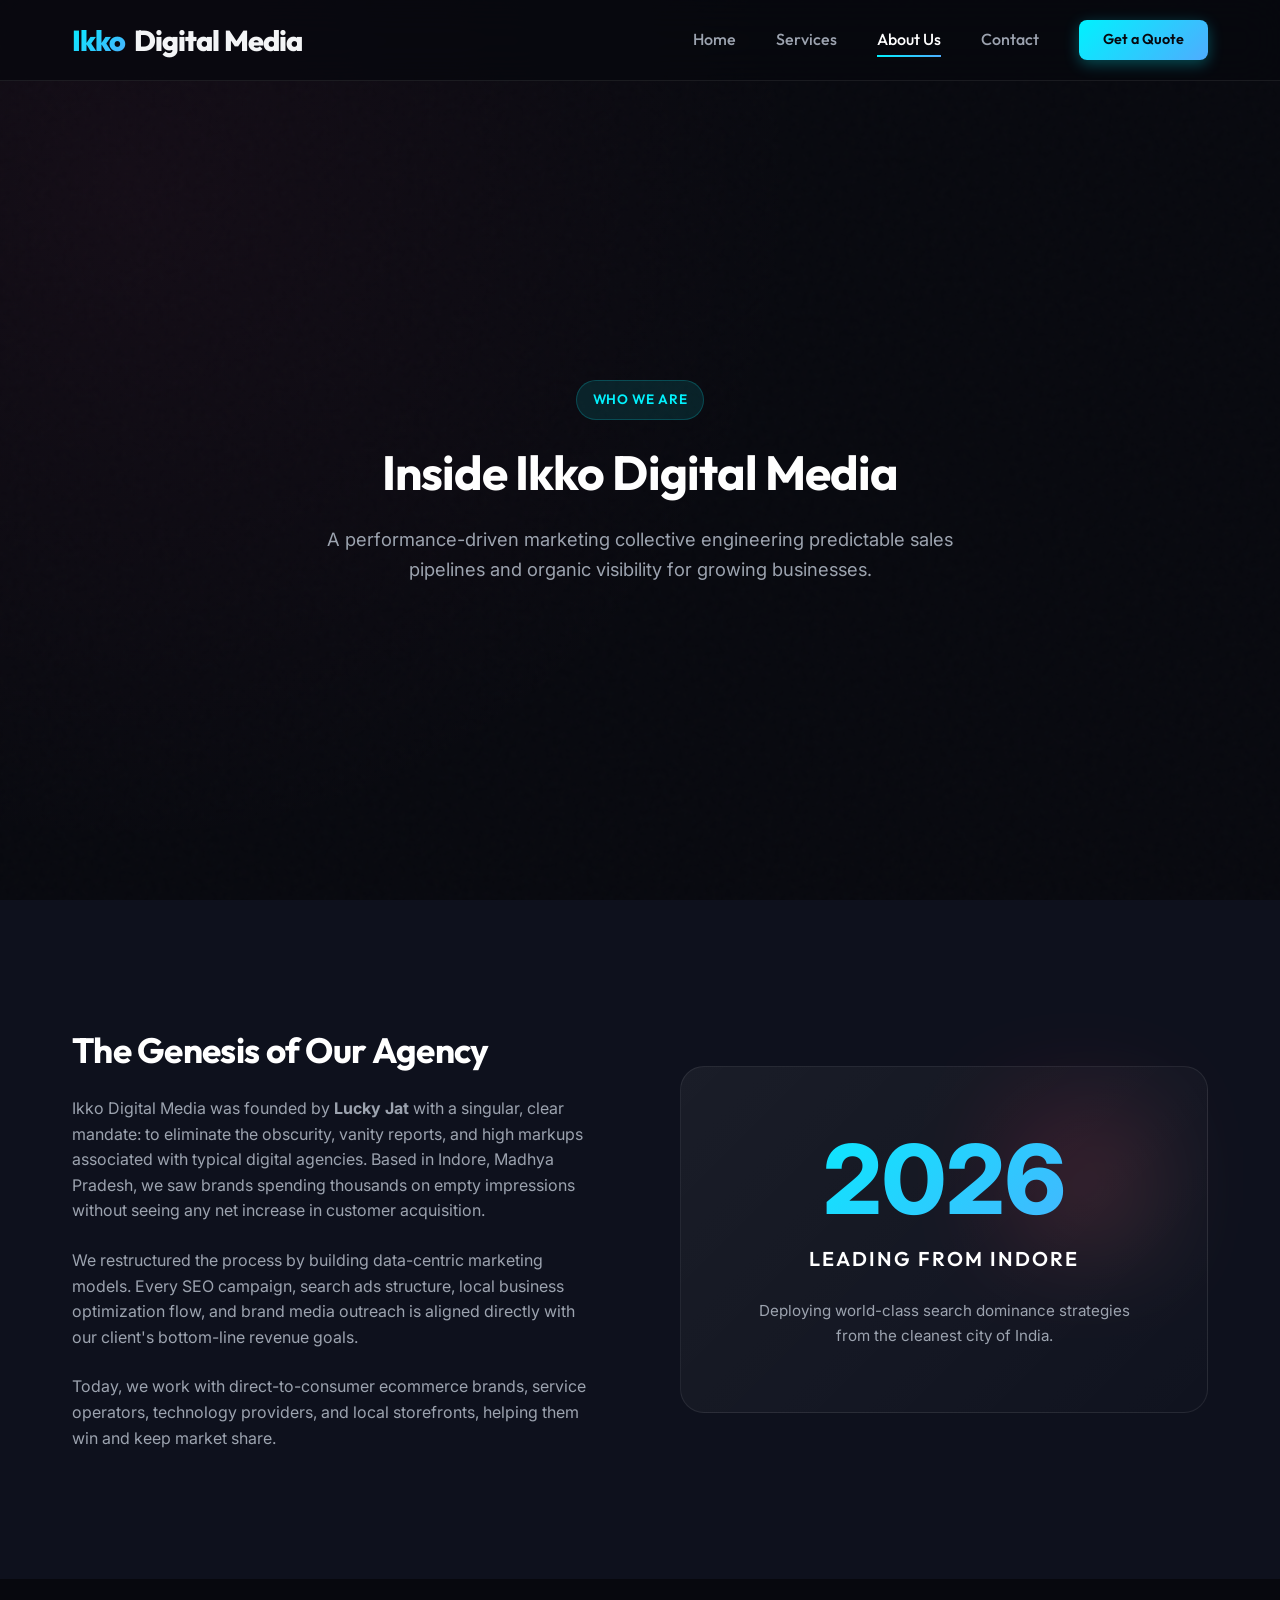
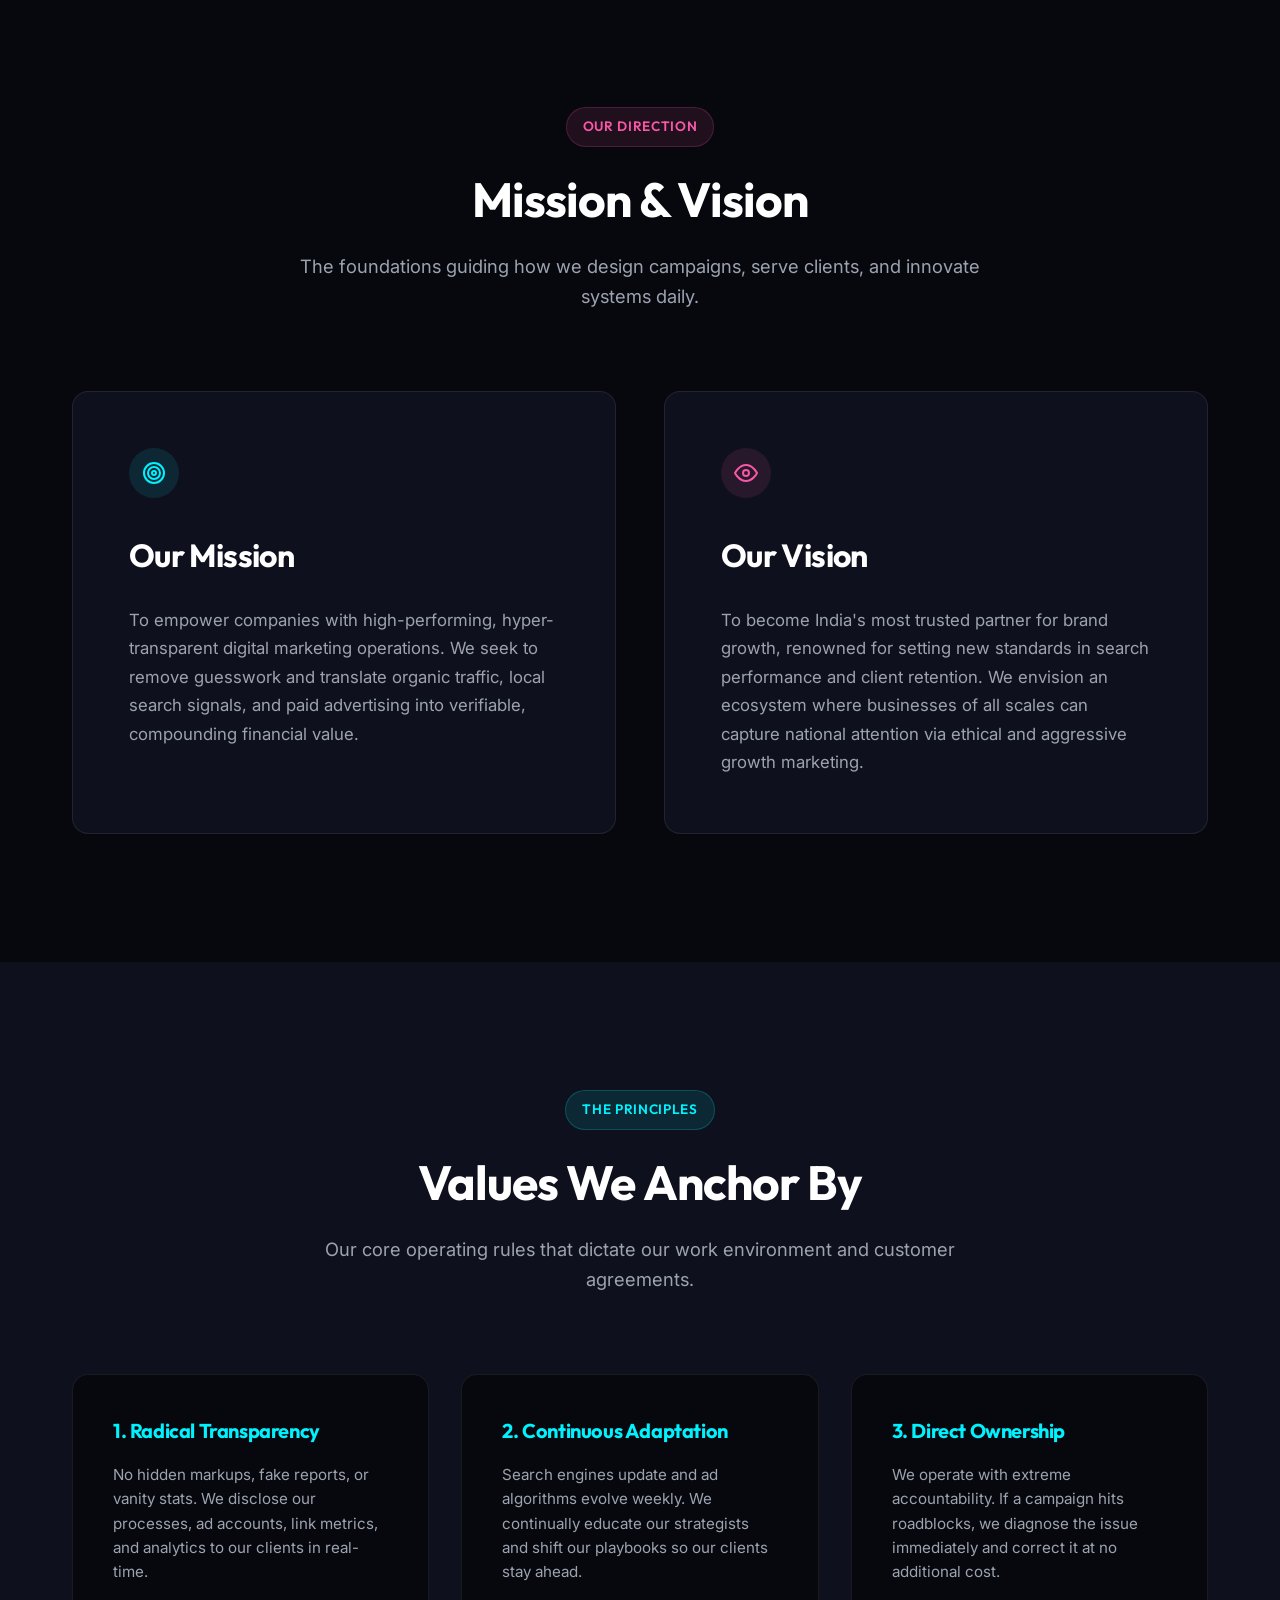
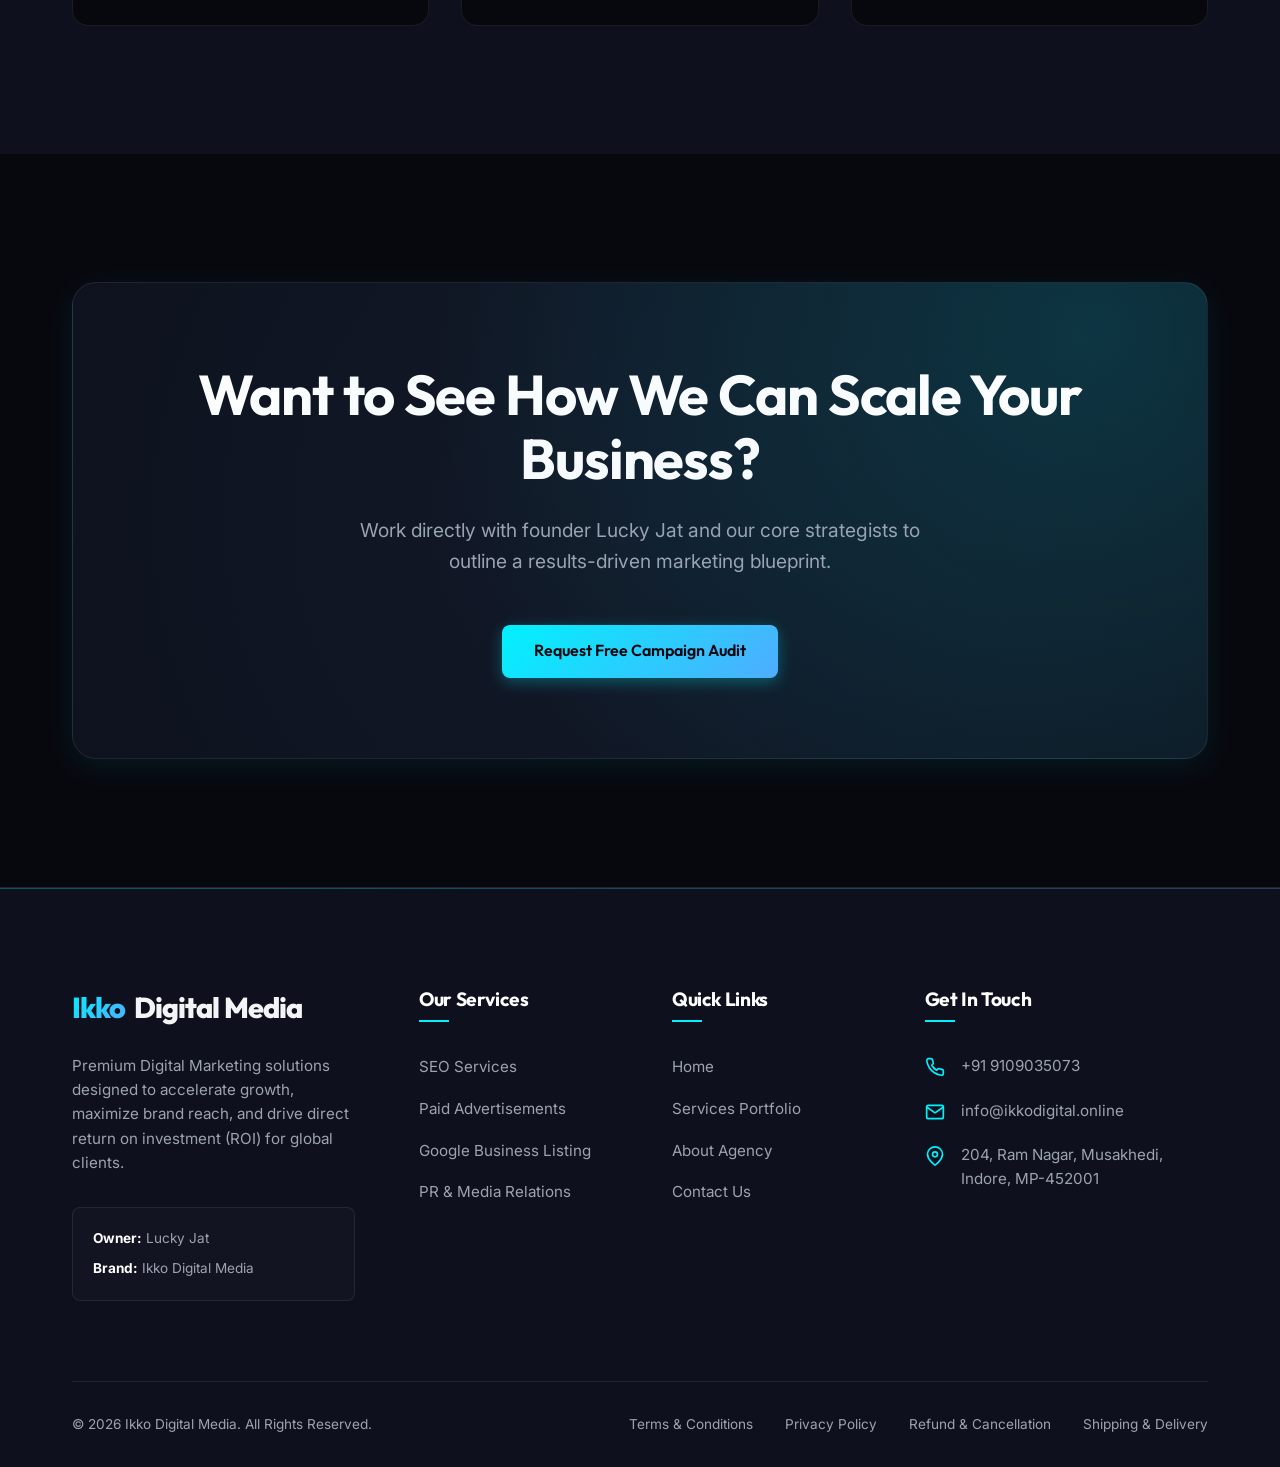
==== about.html @ 332c4430 "Initial commit: Digital Marketing Agency website for Ikko Digital Media" ====
<!DOCTYPE html>
<html lang="en">
<head>
  <meta charset="UTF-8">
  <meta name="viewport" content="width=device-width, initial-scale=1.0">
  <title>About Us | Ikko Digital Media</title>
  <meta name="description" content="Learn about Ikko Digital Media, our mission, vision, and the values driving our digital marketing campaigns. Founded by Lucky Jat in Indore, MP.">
  <link rel="stylesheet" href="css/styles.css">
</head>
<body>

  <!-- HEADER NAVIGATION -->
  <header class="header">
    <div class="container navbar">
      <a href="index.html" class="logo">
        <span>Ikko</span> Digital Media
      </a>
      <button class="nav-toggle" aria-label="Toggle Navigation">
        <span></span>
        <span></span>
        <span></span>
      </button>
      <ul class="nav-menu">
        <li><a href="index.html" class="nav-link">Home</a></li>
        <li><a href="services.html" class="nav-link">Services</a></li>
        <li><a href="about.html" class="nav-link active">About Us</a></li>
        <li><a href="contact.html" class="nav-link">Contact</a></li>
        <li><a href="contact.html" class="btn btn-primary" style="padding: 0.5rem 1.5rem; font-size: 0.9rem;">Get a Quote</a></li>
      </ul>
    </div>
  </header>

  <!-- ABOUT HERO SECTION -->
  <section class="hero about-hero">
    <div class="container">
      <div class="section-header reveal" style="margin-bottom: 0;">
        <span class="hero-tag">Who We Are</span>
        <h2>Inside Ikko Digital Media</h2>
        <p>A performance-driven marketing collective engineering predictable sales pipelines and organic visibility for growing businesses.</p>
      </div>
    </div>
  </section>

  <!-- COMPANY STORY -->
  <section class="section section-alt">
    <div class="container about-story-grid">
      <div class="reveal">
        <h3 style="font-size: 2.2rem; margin-bottom: 1.5rem; line-height: 1.25;">The Genesis of Our Agency</h3>
        <p style="color: var(--text-muted); margin-bottom: 1.5rem;">
          Ikko Digital Media was founded by <strong>Lucky Jat</strong> with a singular, clear mandate: to eliminate the obscurity, vanity reports, and high markups associated with typical digital agencies. Based in Indore, Madhya Pradesh, we saw brands spending thousands on empty impressions without seeing any net increase in customer acquisition.
        </p>
        <p style="color: var(--text-muted); margin-bottom: 1.5rem;">
          We restructured the process by building data-centric marketing models. Every SEO campaign, search ads structure, local business optimization flow, and brand media outreach is aligned directly with our client's bottom-line revenue goals.
        </p>
        <p style="color: var(--text-muted);">
          Today, we work with direct-to-consumer ecommerce brands, service operators, technology providers, and local storefronts, helping them win and keep market share.
        </p>
      </div>
      <div class="about-visual-box reveal" style="transition-delay: 0.2s;">
        <div class="large-num">2026</div>
        <div class="num-label">Leading from Indore</div>
        <p style="color: var(--text-muted); font-size: 0.95rem; margin-top: 1.5rem;">
          Deploying world-class search dominance strategies from the cleanest city of India.
        </p>
      </div>
    </div>
  </section>

  <!-- MISSION & VISION SECTION -->
  <section class="section">
    <div class="container">
      <div class="section-header reveal">
        <span class="hero-tag" style="background: rgba(248, 87, 166, 0.1); border-color: rgba(248, 87, 166, 0.2); color: var(--color-accent);">Our Direction</span>
        <h2>Mission & Vision</h2>
        <p>The foundations guiding how we design campaigns, serve clients, and innovate systems daily.</p>
      </div>
      <div class="mission-vision-grid reveal">
        <!-- Mission -->
        <div class="mv-card mv-card-accent-blue">
          <div class="mv-icon">
            <svg width="24" height="24" viewBox="0 0 24 24" fill="none" stroke="currentColor" stroke-width="2" stroke-linecap="round" stroke-linejoin="round"><circle cx="12" cy="12" r="10"></circle><circle cx="12" cy="12" r="6"></circle><circle cx="12" cy="12" r="2"></circle></svg>
          </div>
          <h3>Our Mission</h3>
          <p>
            To empower companies with high-performing, hyper-transparent digital marketing operations. We seek to remove guesswork and translate organic traffic, local search signals, and paid advertising into verifiable, compounding financial value.
          </p>
        </div>
        <!-- Vision -->
        <div class="mv-card mv-card-accent-pink">
          <div class="mv-icon">
            <svg width="24" height="24" viewBox="0 0 24 24" fill="none" stroke="currentColor" stroke-width="2" stroke-linecap="round" stroke-linejoin="round"><path d="M1 12s4-8 11-8 11 8 11 8-4 8-11 8-11-8-11-8z"></path><circle cx="12" cy="12" r="3"></circle></svg>
          </div>
          <h3>Our Vision</h3>
          <p>
            To become India's most trusted partner for brand growth, renowned for setting new standards in search performance and client retention. We envision an ecosystem where businesses of all scales can capture national attention via ethical and aggressive growth marketing.
          </p>
        </div>
      </div>
    </div>
  </section>

  <!-- CORE VALUES -->
  <section class="section section-alt">
    <div class="container">
      <div class="section-header reveal">
        <span class="hero-tag">The Principles</span>
        <h2>Values We Anchor By</h2>
        <p>Our core operating rules that dictate our work environment and customer agreements.</p>
      </div>
      <div style="display: grid; grid-template-columns: repeat(3, 1fr); gap: 2rem;" class="reveal">
        <div style="background: var(--bg-primary); border: 1px solid var(--border-light); padding: 2.5rem; border-radius: var(--radius-md);">
          <h4 style="font-size: 1.25rem; margin-bottom: 1rem; color: var(--color-primary);">1. Radical Transparency</h4>
          <p style="color: var(--text-muted); font-size: 0.95rem;">
            No hidden markups, fake reports, or vanity stats. We disclose our processes, ad accounts, link metrics, and analytics to our clients in real-time.
          </p>
        </div>
        <div style="background: var(--bg-primary); border: 1px solid var(--border-light); padding: 2.5rem; border-radius: var(--radius-md);">
          <h4 style="font-size: 1.25rem; margin-bottom: 1rem; color: var(--color-primary);">2. Continuous Adaptation</h4>
          <p style="color: var(--text-muted); font-size: 0.95rem;">
            Search engines update and ad algorithms evolve weekly. We continually educate our strategists and shift our playbooks so our clients stay ahead.
          </p>
        </div>
        <div style="background: var(--bg-primary); border: 1px solid var(--border-light); padding: 2.5rem; border-radius: var(--radius-md);">
          <h4 style="font-size: 1.25rem; margin-bottom: 1rem; color: var(--color-primary);">3. Direct Ownership</h4>
          <p style="color: var(--text-muted); font-size: 0.95rem;">
            We operate with extreme accountability. If a campaign hits roadblocks, we diagnose the issue immediately and correct it at no additional cost.
          </p>
        </div>
      </div>
    </div>
  </section>

  <!-- CALL TO ACTION -->
  <section class="section">
    <div class="container reveal">
      <div class="cta-banner">
        <h2>Want to See How We Can Scale Your Business?</h2>
        <p>Work directly with founder Lucky Jat and our core strategists to outline a results-driven marketing blueprint.</p>
        <a href="contact.html" class="btn btn-primary">Request Free Campaign Audit</a>
      </div>
    </div>
  </section>

  <!-- FOOTER -->
  <footer class="footer">
    <div class="container">
      <div class="footer-grid">
        <div class="footer-brand">
          <a href="index.html" class="logo" style="margin-bottom: 1.5rem; display: inline-flex;">
            <span>Ikko</span> Digital Media
          </a>
          <p>Premium Digital Marketing solutions designed to accelerate growth, maximize brand reach, and drive direct return on investment (ROI) for global clients.</p>
          <div class="footer-owner-info">
            <p><strong>Owner:</strong> Lucky Jat</p>
            <p><strong>Brand:</strong> Ikko Digital Media</p>
          </div>
        </div>
        <div class="footer-col">
          <h4>Our Services</h4>
          <ul class="footer-links">
            <li><a href="services.html#seo-services">SEO Services</a></li>
            <li><a href="services.html#paid-ads">Paid Advertisements</a></li>
            <li><a href="services.html#google-listing">Google Business Listing</a></li>
            <li><a href="services.html#pr-services">PR & Media Relations</a></li>
          </ul>
        </div>
        <div class="footer-col">
          <h4>Quick Links</h4>
          <ul class="footer-links">
            <li><a href="index.html">Home</a></li>
            <li><a href="services.html">Services Portfolio</a></li>
            <li><a href="about.html">About Agency</a></li>
            <li><a href="contact.html">Contact Us</a></li>
          </ul>
        </div>
        <div class="footer-col">
          <h4>Get In Touch</h4>
          <ul class="footer-contact-details">
            <li>
              <svg width="20" height="20" viewBox="0 0 24 24" fill="none" stroke="currentColor" stroke-width="2" stroke-linecap="round" stroke-linejoin="round"><path d="M22 16.92v3a2 2 0 0 1-2.18 2 19.79 19.79 0 0 1-8.63-3.07 19.5 19.5 0 0 1-6-6 19.79 19.79 0 0 1-3.07-8.67A2 2 0 0 1 4.11 2h3a2 2 0 0 1 2 1.72 12.84 12.84 0 0 0 .7 2.81 2 2 0 0 1-.45 2.11L8.09 9.91a16 16 0 0 0 6 6l1.27-1.27a2 2 0 0 1 2.11-.45 12.84 12.84 0 0 0 2.81.7A2 2 0 0 1 22 16.92z"></path></svg>
              <span>+91 9109035073</span>
            </li>
            <li>
              <svg width="20" height="20" viewBox="0 0 24 24" fill="none" stroke="currentColor" stroke-width="2" stroke-linecap="round" stroke-linejoin="round"><path d="M4 4h16c1.1 0 2 .9 2 2v12c0 1.1-.9 2-2 2H4c-1.1 0-2-.9-2-2V6c0-1.1.9-2 2-2z"></path><polyline points="22,6 12,13 2,6"></polyline></svg>
              <span>info@ikkodigital.online</span>
            </li>
            <li>
              <svg width="20" height="20" viewBox="0 0 24 24" fill="none" stroke="currentColor" stroke-width="2" stroke-linecap="round" stroke-linejoin="round"><path d="M21 10c0 7-9 13-9 13s-9-6-9-13a9 9 0 0 1 18 0z"></path><circle cx="12" cy="10" r="3"></circle></svg>
              <span>204, Ram Nagar, Musakhedi, Indore, MP-452001</span>
            </li>
          </ul>
        </div>
      </div>
      <div class="footer-bottom">
        <p>&copy; 2026 Ikko Digital Media. All Rights Reserved.</p>
        <div class="footer-policy-links">
          <a href="terms-and-conditions.html">Terms & Conditions</a>
          <a href="privacy-policy.html">Privacy Policy</a>
          <a href="refund-policy.html">Refund & Cancellation</a>
          <a href="shipping-policy.html">Shipping & Delivery</a>
        </div>
      </div>
    </div>
  </footer>

  <script src="js/main.js"></script>
</body>
</html>
---- css/styles.css ----
/* Import Modern Fonts */
@import url('https://fonts.googleapis.com/css2?family=Inter:wght@300;400;500;600&family=Outfit:wght@400;500;600;700;800&display=swap');

/* CSS VARIABLES FOR THE DESIGN SYSTEM */
:root {
  --font-primary: 'Inter', sans-serif;
  --font-heading: 'Outfit', sans-serif;

  /* Color Palette */
  --bg-primary: #07080e;
  --bg-secondary: #0e111d;
  --bg-card: rgba(255, 255, 255, 0.03);
  --bg-card-hover: rgba(255, 255, 255, 0.06);
  
  --text-main: #f3f4f6;
  --text-muted: #9ca3af;
  --text-dark: #1f2937;
  
  --color-primary: #00f2fe; /* Vibrant Cyan */
  --color-secondary: #4facfe; /* Deep Blue */
  --color-accent: #f857a6; /* Highlight Pink */
  
  --gradient-accent-1: linear-gradient(135deg, #00f2fe 0%, #4facfe 100%);
  --gradient-accent-2: linear-gradient(135deg, #ff0844 0%, #ffb199 100%);
  --gradient-dark: linear-gradient(180deg, #0f111a 0%, #07080e 100%);
  --gradient-card: linear-gradient(135deg, rgba(255, 255, 255, 0.05) 0%, rgba(255, 255, 255, 0.01) 100%);

  /* Borders & Shadows */
  --border-light: rgba(255, 255, 255, 0.08);
  --border-glow: rgba(0, 242, 254, 0.2);
  --shadow-glow: 0 8px 32px 0 rgba(0, 242, 254, 0.08);
  --radius-sm: 8px;
  --radius-md: 16px;
  --radius-lg: 24px;
  
  --transition-smooth: all 0.3s cubic-bezier(0.4, 0, 0.2, 1);
  --transition-fast: all 0.15s ease-in-out;
}

/* Global Reset */
*, *::before, *::after {
  box-sizing: border-box;
  margin: 0;
  padding: 0;
}

html {
  scroll-behavior: smooth;
}

body {
  font-family: var(--font-primary);
  background-color: var(--bg-primary);
  color: var(--text-main);
  line-height: 1.6;
  overflow-x: hidden;
}

h1, h2, h3, h4, h5, h6 {
  font-family: var(--font-heading);
  font-weight: 700;
  letter-spacing: -0.02em;
  color: #fff;
}

a {
  text-decoration: none;
  color: inherit;
  transition: var(--transition-fast);
}

ul {
  list-style: none;
}

img {
  max-width: 100%;
  height: auto;
  display: block;
}

/* Custom Scrollbar */
::-webkit-scrollbar {
  width: 10px;
}
::-webkit-scrollbar-track {
  background: var(--bg-primary);
}
::-webkit-scrollbar-thumb {
  background: #1f293d;
  border-radius: 5px;
}
::-webkit-scrollbar-thumb:hover {
  background: var(--color-secondary);
}

/* Helper Layout Classes */
.container {
  max-width: 1200px;
  margin: 0 auto;
  padding: 0 2rem;
  width: 100%;
}

.section {
  padding: 8rem 0;
  position: relative;
}

.section-alt {
  background: var(--bg-secondary);
}

.text-gradient {
  background: var(--gradient-accent-1);
  -webkit-background-clip: text;
  -webkit-text-fill-color: transparent;
  display: inline-block;
}

.text-gradient-alt {
  background: var(--gradient-accent-2);
  -webkit-background-clip: text;
  -webkit-text-fill-color: transparent;
  display: inline-block;
}

.section-header {
  text-align: center;
  max-width: 700px;
  margin: 0 auto 5rem auto;
}

.section-header h2 {
  font-size: 3rem;
  margin-bottom: 1.5rem;
  line-height: 1.2;
}

.section-header p {
  color: var(--text-muted);
  font-size: 1.15rem;
}

/* BUTTONS */
.btn {
  display: inline-flex;
  align-items: center;
  justify-content: center;
  padding: 0.85rem 2rem;
  font-family: var(--font-heading);
  font-weight: 600;
  font-size: 1rem;
  border-radius: var(--radius-sm);
  transition: var(--transition-smooth);
  cursor: pointer;
  border: none;
  position: relative;
  overflow: hidden;
}

.btn-primary {
  background: var(--gradient-accent-1);
  color: #07080e;
  box-shadow: 0 4px 15px rgba(0, 242, 254, 0.3);
}

.btn-primary:hover {
  transform: translateY(-3px);
  box-shadow: 0 8px 25px rgba(0, 242, 254, 0.5);
  filter: brightness(1.1);
}

.btn-secondary {
  background: transparent;
  color: #fff;
  border: 1px solid var(--border-light);
  backdrop-filter: blur(10px);
}

.btn-secondary:hover {
  background: rgba(255, 255, 255, 0.05);
  border-color: var(--color-primary);
  transform: translateY(-3px);
  box-shadow: 0 4px 15px rgba(0, 242, 254, 0.15);
}

/* NAVIGATION HEADER */
.header {
  position: fixed;
  top: 0;
  left: 0;
  width: 100%;
  z-index: 1000;
  background: rgba(7, 8, 14, 0.7);
  backdrop-filter: blur(20px);
  border-bottom: 1px solid var(--border-light);
  transition: var(--transition-smooth);
}

.header-active {
  padding: 0.75rem 0;
  background: rgba(7, 8, 14, 0.95);
  box-shadow: var(--shadow-glow);
}

.navbar {
  display: flex;
  justify-content: space-between;
  align-items: center;
  height: 80px;
}

.logo {
  font-family: var(--font-heading);
  font-weight: 800;
  font-size: 1.8rem;
  letter-spacing: -0.03em;
  display: flex;
  align-items: center;
  gap: 0.5rem;
}

.logo span {
  background: var(--gradient-accent-1);
  -webkit-background-clip: text;
  -webkit-text-fill-color: transparent;
}

.nav-menu {
  display: flex;
  gap: 2.5rem;
  align-items: center;
}

.nav-link {
  font-family: var(--font-heading);
  font-weight: 500;
  font-size: 1rem;
  color: var(--text-muted);
  position: relative;
  padding: 0.5rem 0;
}

.nav-link:hover, .nav-link.active {
  color: #fff;
}

.nav-link::after {
  content: '';
  position: absolute;
  bottom: 0;
  left: 0;
  width: 0;
  height: 2px;
  background: var(--gradient-accent-1);
  transition: var(--transition-smooth);
}

.nav-link:hover::after, .nav-link.active::after {
  width: 100%;
}

.nav-toggle {
  display: none;
  cursor: pointer;
  background: none;
  border: none;
}

.nav-toggle span {
  display: block;
  width: 25px;
  height: 2px;
  background: #fff;
  margin: 6px 0;
  transition: var(--transition-smooth);
}

/* HERO SECTION (index.html) */
.hero {
  min-height: 100vh;
  display: flex;
  align-items: center;
  padding-top: 120px;
  background: radial-gradient(circle at 80% 20%, rgba(0, 242, 254, 0.08) 0%, transparent 50%),
              radial-gradient(circle at 10% 80%, rgba(79, 172, 254, 0.08) 0%, transparent 50%);
  position: relative;
  overflow: hidden;
}

.hero::after {
  content: '';
  position: absolute;
  width: 100%;
  height: 100%;
  top: 0;
  left: 0;
  background: url('data:image/svg+xml,%3Csvg viewBox="0 0 200 200" xmlns="http://www.w3.org/2000/svg"%3E%3Cfilter id="noiseFilter"%3E%3CfeTurbulence type="fractalNoise" baseFrequency="0.65" numOctaves="3" stitchTiles="stitch"/%3E%3C/filter%3E%3Crect width="100%25" height="100%25" filter="url(%23noiseFilter)" opacity="0.015"/%3E%3C/svg%3E');
  pointer-events: none;
}

.hero-grid {
  display: grid;
  grid-template-columns: 1.2fr 0.8fr;
  gap: 4rem;
  align-items: center;
}

.hero-content h1 {
  font-size: 4.5rem;
  line-height: 1.1;
  margin-bottom: 2rem;
}

.hero-content p {
  font-size: 1.25rem;
  color: var(--text-muted);
  margin-bottom: 3rem;
  max-width: 600px;
}

.hero-cta {
  display: flex;
  gap: 1.5rem;
}

/* HERO VISUALS */
.hero-visual {
  position: relative;
  display: flex;
  justify-content: center;
  align-items: center;
}

.hero-sphere-wrapper {
  position: relative;
  width: 320px;
  height: 320px;
}

.hero-sphere {
  position: absolute;
  width: 100%;
  height: 100%;
  border-radius: 50%;
  background: var(--gradient-accent-1);
  filter: blur(80px);
  opacity: 0.25;
  animation: pulse 8s infinite alternate;
}

.hero-glass-card {
  position: relative;
  background: var(--bg-card);
  backdrop-filter: blur(15px);
  border: 1px solid var(--border-light);
  border-radius: var(--radius-lg);
  padding: 2.5rem;
  box-shadow: var(--shadow-glow);
  width: 100%;
  z-index: 2;
  transition: var(--transition-smooth);
}

.hero-glass-card:hover {
  border-color: var(--color-primary);
  box-shadow: 0 12px 40px rgba(0, 242, 254, 0.15);
  transform: translateY(-5px);
}

.hero-glass-card h3 {
  font-size: 1.8rem;
  margin-bottom: 1rem;
}

.hero-tag {
  display: inline-block;
  padding: 0.5rem 1rem;
  background: rgba(0, 242, 254, 0.1);
  border: 1px solid rgba(0, 242, 254, 0.2);
  border-radius: 30px;
  color: var(--color-primary);
  font-family: var(--font-heading);
  font-weight: 600;
  font-size: 0.85rem;
  margin-bottom: 1.5rem;
  text-transform: uppercase;
  letter-spacing: 0.05em;
}

/* STATS SECTION */
.stats {
  padding: 4rem 0;
  background: var(--bg-secondary);
  border-top: 1px solid var(--border-light);
  border-bottom: 1px solid var(--border-light);
}

.stats-grid {
  display: grid;
  grid-template-columns: repeat(4, 1fr);
  gap: 2rem;
  text-align: center;
}

.stat-item h3 {
  font-size: 3.5rem;
  background: var(--gradient-accent-1);
  -webkit-background-clip: text;
  -webkit-text-fill-color: transparent;
  margin-bottom: 0.5rem;
}

.stat-item p {
  color: var(--text-muted);
  font-family: var(--font-heading);
  font-weight: 500;
  font-size: 0.95rem;
  text-transform: uppercase;
  letter-spacing: 0.05em;
}

/* SERVICES SECTION & CARDS */
.services-grid {
  display: grid;
  grid-template-columns: repeat(2, 1fr);
  gap: 2.5rem;
}

.service-card {
  background: var(--gradient-card);
  border: 1px solid var(--border-light);
  border-radius: var(--radius-md);
  padding: 3rem;
  transition: var(--transition-smooth);
  position: relative;
  overflow: hidden;
}

.service-card::before {
  content: '';
  position: absolute;
  top: 0;
  left: 0;
  width: 100%;
  height: 4px;
  background: var(--gradient-accent-1);
  opacity: 0;
  transition: var(--transition-smooth);
}

.service-card:hover {
  transform: translateY(-5px);
  border-color: rgba(0, 242, 254, 0.3);
  box-shadow: var(--shadow-glow);
}

.service-card:hover::before {
  opacity: 1;
}

.service-icon {
  width: 60px;
  height: 60px;
  border-radius: var(--radius-sm);
  background: rgba(0, 242, 254, 0.08);
  border: 1px solid rgba(0, 242, 254, 0.2);
  display: flex;
  align-items: center;
  justify-content: center;
  margin-bottom: 2rem;
  color: var(--color-primary);
  font-size: 1.5rem;
  font-weight: bold;
}

.service-card h3 {
  font-size: 1.8rem;
  margin-bottom: 1rem;
}

.service-card p {
  color: var(--text-muted);
  margin-bottom: 1.5rem;
}

.service-link {
  display: inline-flex;
  align-items: center;
  gap: 0.5rem;
  font-family: var(--font-heading);
  font-weight: 600;
  color: var(--color-primary);
  font-size: 0.95rem;
}

.service-link span {
  transition: var(--transition-fast);
}

.service-card:hover .service-link span {
  transform: translateX(5px);
}

/* WHY CHOOSE US SECTION */
.why-us-grid {
  display: grid;
  grid-template-columns: 1fr 1fr;
  gap: 4rem;
  align-items: center;
}

.why-us-features {
  display: grid;
  grid-template-columns: 1fr;
  gap: 2rem;
}

.feature-box {
  display: flex;
  gap: 1.5rem;
  padding: 1.5rem;
  background: rgba(255, 255, 255, 0.01);
  border-left: 3px solid var(--color-secondary);
  border-radius: 0 var(--radius-sm) var(--radius-sm) 0;
  transition: var(--transition-smooth);
}

.feature-box:hover {
  background: rgba(255, 255, 255, 0.03);
  border-left-color: var(--color-primary);
  transform: translateX(5px);
}

.feature-num {
  font-family: var(--font-heading);
  font-size: 1.5rem;
  font-weight: 700;
  color: var(--color-primary);
}

.feature-content h4 {
  font-size: 1.25rem;
  margin-bottom: 0.5rem;
}

.feature-content p {
  color: var(--text-muted);
  font-size: 0.95rem;
}

/* TESTIMONIALS */
.testimonials-grid {
  display: grid;
  grid-template-columns: repeat(3, 1fr);
  gap: 2rem;
}

.testimonial-card {
  background: var(--bg-secondary);
  border: 1px solid var(--border-light);
  border-radius: var(--radius-md);
  padding: 2.5rem;
  position: relative;
}

.testimonial-quote {
  font-size: 2.5rem;
  color: rgba(0, 242, 254, 0.15);
  font-family: var(--font-heading);
  position: absolute;
  top: 1.5rem;
  right: 2rem;
  line-height: 1;
}

.testimonial-text {
  color: var(--text-main);
  font-style: italic;
  margin-bottom: 2rem;
  position: relative;
  z-index: 2;
}

.testimonial-author {
  display: flex;
  align-items: center;
  gap: 1rem;
}

.author-avatar {
  width: 48px;
  height: 48px;
  border-radius: 50%;
  background: var(--gradient-accent-1);
  display: flex;
  align-items: center;
  justify-content: center;
  font-weight: bold;
  color: #07080e;
  font-family: var(--font-heading);
}

.author-info h5 {
  font-size: 1.05rem;
  margin-bottom: 0.15rem;
}

.author-info p {
  color: var(--text-muted);
  font-size: 0.85rem;
}

/* CTA BLOCK */
.cta-banner {
  background: radial-gradient(circle at 90% 10%, rgba(0, 242, 254, 0.15) 0%, transparent 60%), var(--bg-secondary);
  border: 1px solid var(--border-light);
  border-radius: var(--radius-lg);
  padding: 5rem;
  text-align: center;
  box-shadow: var(--shadow-glow);
  position: relative;
  overflow: hidden;
}

.cta-banner::before {
  content: '';
  position: absolute;
  top: -50%;
  left: -50%;
  width: 200%;
  height: 200%;
  background: radial-gradient(circle, rgba(79, 172, 254, 0.05) 0%, transparent 60%);
  pointer-events: none;
}

.cta-banner h2 {
  font-size: 3.5rem;
  margin-bottom: 1.5rem;
  line-height: 1.15;
}

.cta-banner p {
  color: var(--text-muted);
  font-size: 1.2rem;
  max-width: 600px;
  margin: 0 auto 3rem auto;
}

/* ABOUT PAGE SPECIALS */
.about-hero {
  padding-top: 160px;
  padding-bottom: 6rem;
  background: radial-gradient(circle at 10% 20%, rgba(248, 87, 166, 0.05) 0%, transparent 50%);
}

.about-story-grid {
  display: grid;
  grid-template-columns: 1fr 1fr;
  gap: 5rem;
  align-items: center;
}

.about-visual-box {
  background: var(--gradient-card);
  border: 1px solid var(--border-light);
  border-radius: var(--radius-lg);
  padding: 4rem;
  position: relative;
  text-align: center;
}

.about-visual-box::after {
  content: '';
  position: absolute;
  width: 150px;
  height: 150px;
  background: var(--gradient-accent-2);
  filter: blur(50px);
  opacity: 0.15;
  top: 10%;
  right: 10%;
  z-index: -1;
}

.about-visual-box .large-num {
  font-size: 6rem;
  font-weight: 800;
  background: var(--gradient-accent-1);
  -webkit-background-clip: text;
  -webkit-text-fill-color: transparent;
  line-height: 1;
}

.about-visual-box .num-label {
  font-family: var(--font-heading);
  font-size: 1.25rem;
  font-weight: 600;
  text-transform: uppercase;
  letter-spacing: 0.1em;
  margin-top: 1rem;
  color: #fff;
}

/* Mission & Vision cards */
.mission-vision-grid {
  display: grid;
  grid-template-columns: 1fr 1fr;
  gap: 3rem;
  margin-top: 4rem;
}

.mv-card {
  background: var(--bg-secondary);
  border: 1px solid var(--border-light);
  border-radius: var(--radius-md);
  padding: 3.5rem;
  transition: var(--transition-smooth);
  position: relative;
}

.mv-card:hover {
  transform: translateY(-5px);
  border-color: var(--color-primary);
  box-shadow: var(--shadow-glow);
}

.mv-card-accent-pink:hover {
  border-color: var(--color-accent);
  box-shadow: 0 8px 32px 0 rgba(248, 87, 166, 0.08);
}

.mv-icon {
  width: 50px;
  height: 50px;
  border-radius: 50%;
  display: flex;
  align-items: center;
  justify-content: center;
  font-size: 1.5rem;
  margin-bottom: 2rem;
  font-weight: bold;
}

.mv-card-accent-blue .mv-icon {
  background: rgba(0, 242, 254, 0.1);
  color: var(--color-primary);
}

.mv-card-accent-pink .mv-icon {
  background: rgba(248, 87, 166, 0.1);
  color: var(--color-accent);
}

.mv-card h3 {
  font-size: 2rem;
  margin-bottom: 1.5rem;
}

.mv-card p {
  color: var(--text-muted);
  font-size: 1.05rem;
  line-height: 1.7;
}

/* SERVICES PAGE SPECIALS */
.service-detail-section {
  padding: 6rem 0;
  border-bottom: 1px solid var(--border-light);
}

.service-detail-section:last-child {
  border-bottom: none;
}

.service-detail-grid {
  display: grid;
  grid-template-columns: 1fr 1.2fr;
  gap: 5rem;
  align-items: center;
}

.service-detail-grid.reverse {
  grid-template-columns: 1.2fr 1fr;
}

.service-detail-grid.reverse .service-detail-content {
  grid-column: 2;
}
.service-detail-grid.reverse .service-detail-visual {
  grid-column: 1;
  grid-row: 1;
}

.service-detail-content h3 {
  font-size: 2.8rem;
  margin-bottom: 1.5rem;
  line-height: 1.2;
}

.service-detail-content p {
  color: var(--text-muted);
  margin-bottom: 2rem;
  font-size: 1.1rem;
}

.service-features-list {
  display: grid;
  grid-template-columns: 1fr 1fr;
  gap: 1.5rem;
}

.service-feature-item {
  display: flex;
  align-items: center;
  gap: 0.75rem;
  font-size: 0.95rem;
  font-weight: 500;
}

.service-feature-item svg {
  color: var(--color-primary);
  flex-shrink: 0;
}

.service-detail-visual {
  background: var(--gradient-card);
  border: 1px solid var(--border-light);
  border-radius: var(--radius-lg);
  padding: 4rem;
  text-align: center;
  box-shadow: var(--shadow-glow);
}

.service-detail-visual h4 {
  font-size: 1.5rem;
  margin-bottom: 2rem;
}

.metric-circle {
  width: 160px;
  height: 160px;
  border-radius: 50%;
  border: 4px solid var(--border-light);
  border-top-color: var(--color-primary);
  border-right-color: var(--color-secondary);
  display: flex;
  flex-direction: column;
  align-items: center;
  justify-content: center;
  margin: 0 auto;
}

.metric-circle .num {
  font-size: 2.5rem;
  font-weight: 800;
  font-family: var(--font-heading);
  color: #fff;
}

.metric-circle .lbl {
  font-size: 0.75rem;
  color: var(--text-muted);
  text-transform: uppercase;
  letter-spacing: 0.05em;
  font-weight: 600;
}

/* CONTACT PAGE SPECIALS & FORM */
.contact-grid {
  display: grid;
  grid-template-columns: 0.8fr 1.2fr;
  gap: 4rem;
}

.contact-info-panel {
  background: var(--bg-secondary);
  border: 1px solid var(--border-light);
  border-radius: var(--radius-md);
  padding: 3rem;
  height: fit-content;
}

.contact-info-panel h3 {
  font-size: 2rem;
  margin-bottom: 2rem;
}

.contact-item {
  display: flex;
  gap: 1.25rem;
  margin-bottom: 2.5rem;
}

.contact-item:last-child {
  margin-bottom: 0;
}

.contact-icon {
  width: 44px;
  height: 44px;
  border-radius: var(--radius-sm);
  background: rgba(0, 242, 254, 0.08);
  border: 1px solid rgba(0, 242, 254, 0.15);
  display: flex;
  align-items: center;
  justify-content: center;
  color: var(--color-primary);
  flex-shrink: 0;
}

.contact-details h4 {
  font-size: 1.1rem;
  margin-bottom: 0.25rem;
}

.contact-details p {
  color: var(--text-muted);
  font-size: 0.95rem;
}

.contact-form-panel {
  background: var(--gradient-card);
  border: 1px solid var(--border-light);
  border-radius: var(--radius-md);
  padding: 3.5rem;
}

.contact-form-panel h3 {
  font-size: 2rem;
  margin-bottom: 2rem;
}

.form-group-row {
  display: grid;
  grid-template-columns: 1fr 1fr;
  gap: 2rem;
  margin-bottom: 2rem;
}

.form-group {
  margin-bottom: 2rem;
}

.form-group:last-of-type {
  margin-bottom: 3rem;
}

.form-group label {
  display: block;
  font-family: var(--font-heading);
  font-weight: 500;
  font-size: 0.95rem;
  margin-bottom: 0.75rem;
  color: #fff;
}

.form-control {
  width: 100%;
  background: rgba(7, 8, 14, 0.6);
  border: 1px solid var(--border-light);
  border-radius: var(--radius-sm);
  padding: 1rem 1.25rem;
  color: #fff;
  font-family: var(--font-primary);
  font-size: 1rem;
  transition: var(--transition-smooth);
}

.form-control:focus {
  outline: none;
  border-color: var(--color-primary);
  box-shadow: 0 0 10px rgba(0, 242, 254, 0.15);
}

textarea.form-control {
  resize: vertical;
  min-height: 120px;
}

.map-section {
  padding-bottom: 8rem;
}

.map-container {
  height: 450px;
  background: var(--bg-secondary);
  border: 1px solid var(--border-light);
  border-radius: var(--radius-lg);
  overflow: hidden;
  box-shadow: var(--shadow-glow);
}

.map-container iframe {
  width: 100%;
  height: 100%;
  border: none;
  filter: invert(90%) hue-rotate(180deg) brightness(95%) contrast(90%);
}

/* POLICY PAGES COMMON STYLING */
.policy-page {
  padding-top: 150px;
  padding-bottom: 6rem;
}

.policy-card {
  background: var(--bg-secondary);
  border: 1px solid var(--border-light);
  border-radius: var(--radius-lg);
  padding: 4rem;
  box-shadow: var(--shadow-glow);
}

.policy-card h1 {
  font-size: 3rem;
  margin-bottom: 1rem;
}

.policy-meta {
  color: var(--text-muted);
  font-size: 0.95rem;
  margin-bottom: 3rem;
  padding-bottom: 1.5rem;
  border-bottom: 1px solid var(--border-light);
}

.policy-content h2 {
  font-size: 1.8rem;
  margin-top: 2.5rem;
  margin-bottom: 1rem;
  color: #fff;
}

.policy-content p {
  color: var(--text-muted);
  margin-bottom: 1.5rem;
  line-height: 1.7;
}

.policy-content ul {
  list-style: disc;
  padding-left: 2rem;
  margin-bottom: 1.5rem;
  color: var(--text-muted);
}

.policy-content li {
  margin-bottom: 0.5rem;
}

.owner-details-box {
  background: rgba(0, 242, 254, 0.03);
  border: 1px solid rgba(0, 242, 254, 0.15);
  border-radius: var(--radius-sm);
  padding: 2rem;
  margin-top: 3rem;
}

.owner-details-box h3 {
  font-size: 1.25rem;
  margin-bottom: 1rem;
  color: var(--color-primary);
}

.owner-details-grid {
  display: grid;
  grid-template-columns: repeat(2, 1fr);
  gap: 1.5rem;
}

.owner-details-item span {
  display: block;
  font-size: 0.8rem;
  color: var(--text-muted);
  text-transform: uppercase;
  letter-spacing: 0.05em;
  margin-bottom: 0.25rem;
}

.owner-details-item p {
  font-weight: 500;
  color: #fff;
  margin: 0;
}

/* FOOTER SECTION */
.footer {
  background: var(--bg-secondary);
  border-top: 1px solid var(--border-light);
  padding: 6rem 0 2rem 0;
  position: relative;
}

.footer::before {
  content: '';
  position: absolute;
  top: 0;
  left: 0;
  width: 100%;
  height: 1px;
  background: var(--gradient-accent-1);
  opacity: 0.3;
}

.footer-grid {
  display: grid;
  grid-template-columns: 1.2fr 0.8fr 0.8fr 1.2fr;
  gap: 4rem;
  margin-bottom: 5rem;
}

.footer-brand .logo {
  margin-bottom: 1.5rem;
}

.footer-brand p {
  color: var(--text-muted);
  margin-bottom: 2rem;
  font-size: 0.95rem;
}

.footer-owner-info {
  background: rgba(255, 255, 255, 0.02);
  border: 1px solid var(--border-light);
  border-radius: var(--radius-sm);
  padding: 1.25rem;
}

.footer-owner-info p {
  margin-bottom: 0.5rem;
  font-size: 0.85rem;
  color: var(--text-muted);
}

.footer-owner-info p strong {
  color: #fff;
}

.footer-owner-info p:last-child {
  margin-bottom: 0;
}

.footer-col h4 {
  font-size: 1.2rem;
  margin-bottom: 2rem;
  position: relative;
  padding-bottom: 0.5rem;
}

.footer-col h4::after {
  content: '';
  position: absolute;
  bottom: 0;
  left: 0;
  width: 30px;
  height: 2px;
  background: var(--color-primary);
}

.footer-links li {
  margin-bottom: 1rem;
}

.footer-links a {
  color: var(--text-muted);
  font-size: 0.95rem;
}

.footer-links a:hover {
  color: var(--color-primary);
  padding-left: 5px;
}

.footer-contact-details li {
  display: flex;
  gap: 1rem;
  margin-bottom: 1.25rem;
  font-size: 0.95rem;
  color: var(--text-muted);
}

.footer-contact-details svg {
  color: var(--color-primary);
  flex-shrink: 0;
  margin-top: 3px;
}

.footer-bottom {
  border-top: 1px solid var(--border-light);
  padding-top: 2rem;
  display: flex;
  justify-content: space-between;
  align-items: center;
  flex-wrap: wrap;
  gap: 1.5rem;
}

.footer-bottom p {
  color: var(--text-muted);
  font-size: 0.85rem;
}

.footer-policy-links {
  display: flex;
  gap: 2rem;
  flex-wrap: wrap;
}

.footer-policy-links a {
  color: var(--text-muted);
  font-size: 0.85rem;
}

.footer-policy-links a:hover {
  color: var(--color-primary);
}

/* ANIMATIONS AND SCROLL TRANSTIONS */
@keyframes pulse {
  0% {
    transform: scale(1) translate(0, 0);
  }
  100% {
    transform: scale(1.1) translate(5px, 5px);
  }
}

.reveal {
  position: relative;
  opacity: 0;
  transform: translateY(30px);
  transition: opacity 0.8s ease, transform 0.8s ease;
}

.reveal.active {
  opacity: 1;
  transform: translateY(0);
}

/* RESPONSIVE DESIGN (MEDIA QUERIES) */
@media (max-width: 1024px) {
  .hero-content h1 {
    font-size: 3.5rem;
  }
  
  .footer-grid {
    grid-template-columns: 1fr 1fr;
    gap: 3rem;
  }
}

@media (max-width: 768px) {
  .section {
    padding: 5rem 0;
  }
  
  .section-header h2 {
    font-size: 2.25rem;
  }
  
  .navbar {
    height: 70px;
  }
  
  .nav-menu {
    position: fixed;
    top: 70px;
    left: -100%;
    width: 100%;
    height: calc(100vh - 70px);
    background: var(--bg-primary);
    flex-direction: column;
    padding: 3rem;
    gap: 2rem;
    transition: var(--transition-smooth);
    border-top: 1px solid var(--border-light);
    z-index: 999;
  }
  
  .nav-menu.active {
    left: 0;
  }
  
  .nav-toggle {
    display: block;
  }
  
  .nav-toggle.active span:nth-child(1) {
    transform: rotate(45deg) translate(6px, 6px);
  }
  
  .nav-toggle.active span:nth-child(2) {
    opacity: 0;
  }
  
  .nav-toggle.active span:nth-child(3) {
    transform: rotate(-45deg) translate(5px, -5px);
  }
  
  .hero-grid {
    grid-template-columns: 1fr;
    text-align: center;
    gap: 3rem;
  }
  
  .hero-content p {
    margin: 0 auto 2.5rem auto;
  }
  
  .hero-cta {
    justify-content: center;
  }
  
  .stats-grid {
    grid-template-columns: repeat(2, 1fr);
    gap: 2.5rem;
  }
  
  .services-grid {
    grid-template-columns: 1fr;
  }
  
  .why-us-grid {
    grid-template-columns: 1fr;
    gap: 3rem;
  }
  
  .testimonials-grid {
    grid-template-columns: 1fr;
    gap: 2rem;
  }
  
  .about-story-grid {
    grid-template-columns: 1fr;
    gap: 3rem;
  }
  
  .mission-vision-grid {
    grid-template-columns: 1fr;
    gap: 2rem;
  }
  
  .service-detail-grid, .service-detail-grid.reverse {
    grid-template-columns: 1fr;
    gap: 3rem;
  }
  
  .service-detail-grid.reverse .service-detail-content {
    grid-column: 1;
  }
  
  .service-features-list {
    grid-template-columns: 1fr;
  }
  
  .contact-grid {
    grid-template-columns: 1fr;
  }
  
  .form-group-row {
    grid-template-columns: 1fr;
    gap: 0;
  }
  
  .cta-banner {
    padding: 3rem 1.5rem;
  }
  
  .cta-banner h2 {
    font-size: 2.5rem;
  }
  
  .policy-card {
    padding: 2rem 1.5rem;
  }
  
  .policy-card h1 {
    font-size: 2.2rem;
  }
  
  .owner-details-grid {
    grid-template-columns: 1fr;
    gap: 1rem;
  }
}

@media (max-width: 480px) {
  .hero-content h1 {
    font-size: 2.8rem;
  }
  
  .stats-grid {
    grid-template-columns: 1fr;
  }
  
  .footer-grid {
    grid-template-columns: 1fr;
    gap: 2.5rem;
  }
  
  .footer-bottom {
    flex-direction: column;
    text-align: center;
  }
  
  .footer-policy-links {
    justify-content: center;
    gap: 1rem;
  }
}
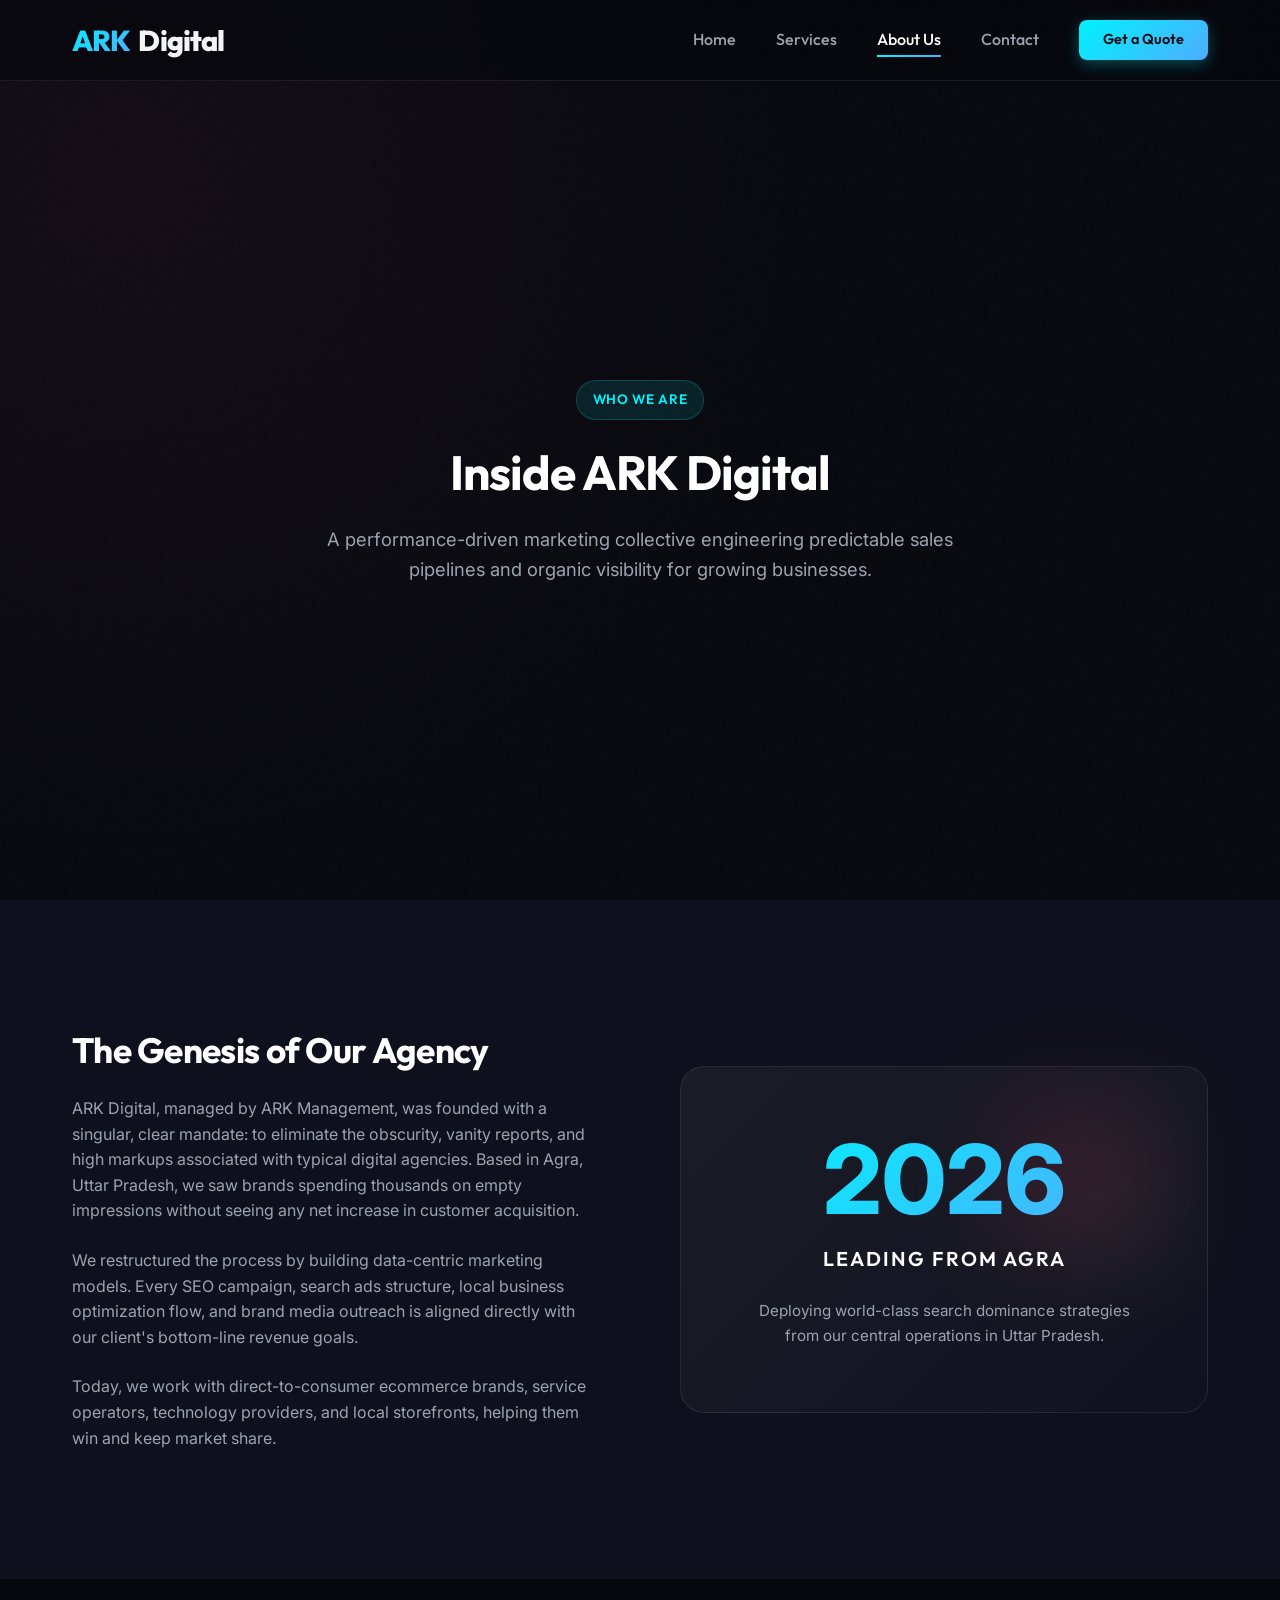
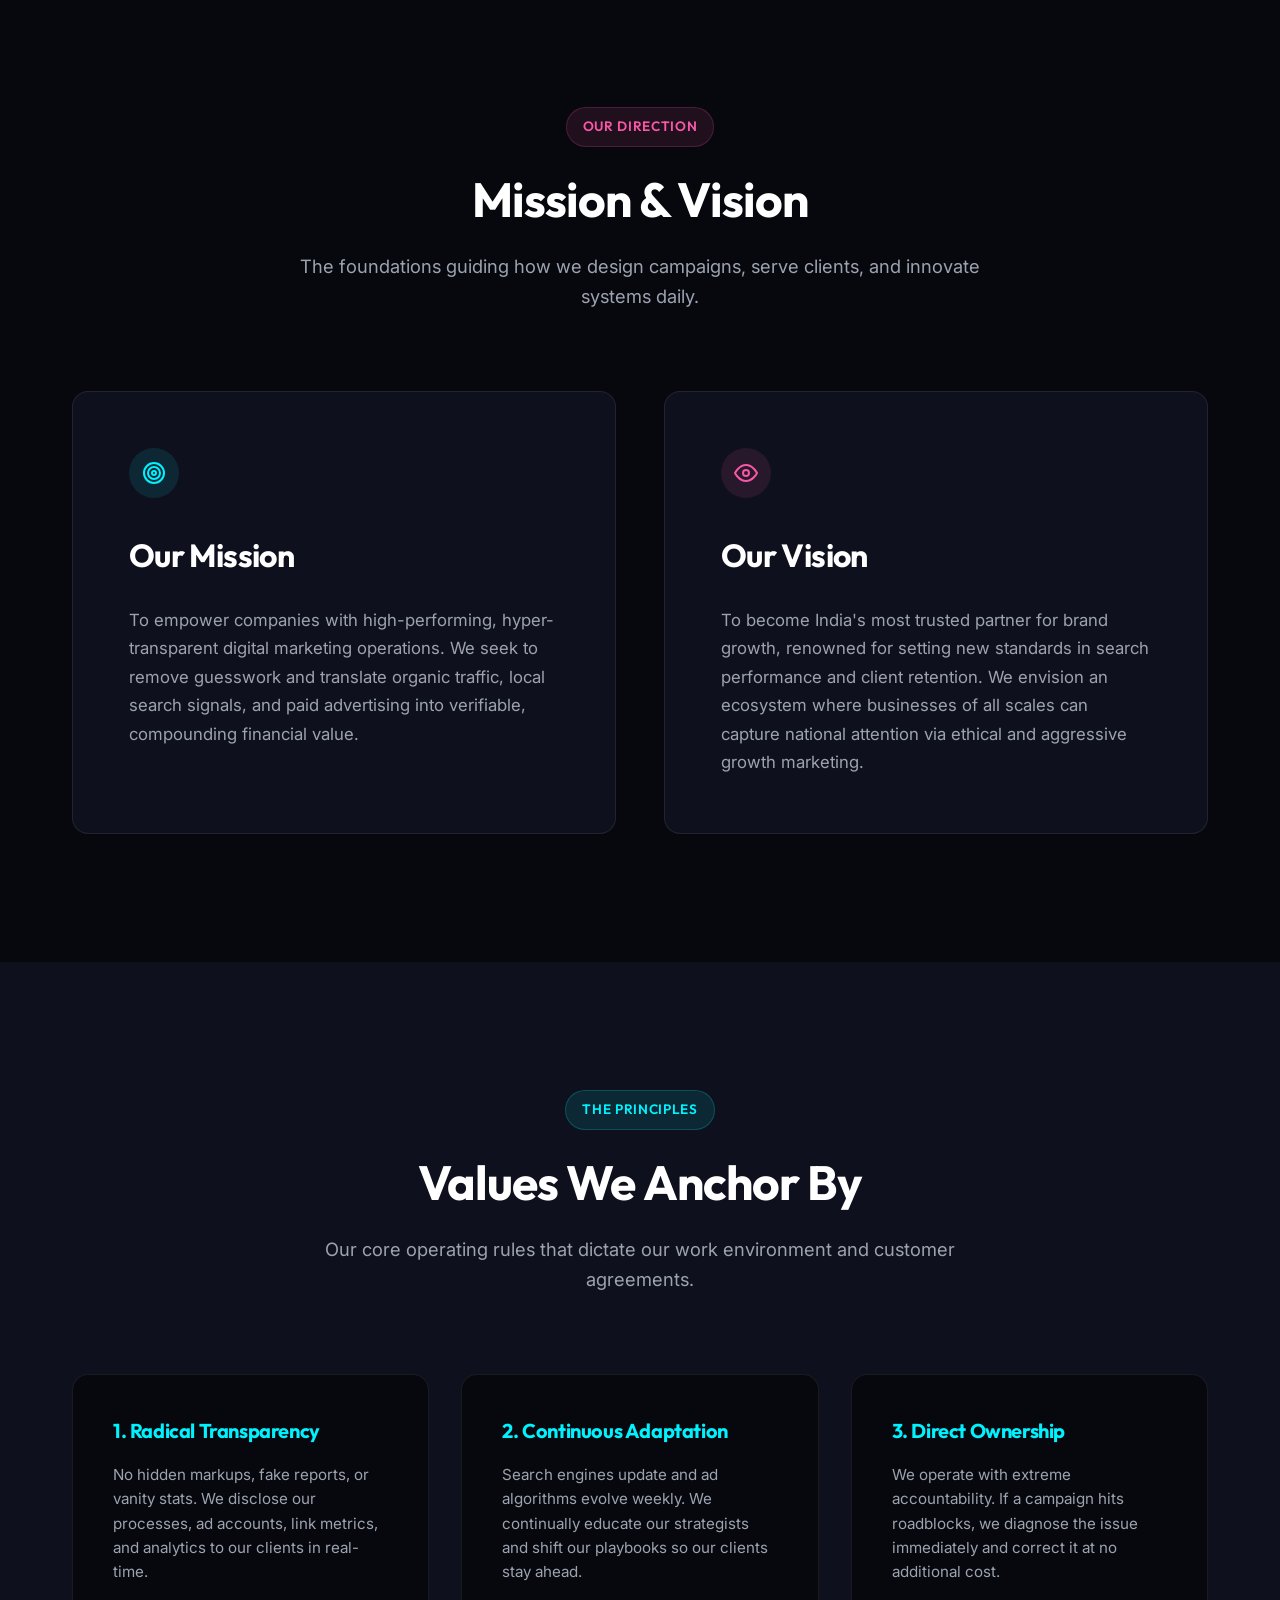
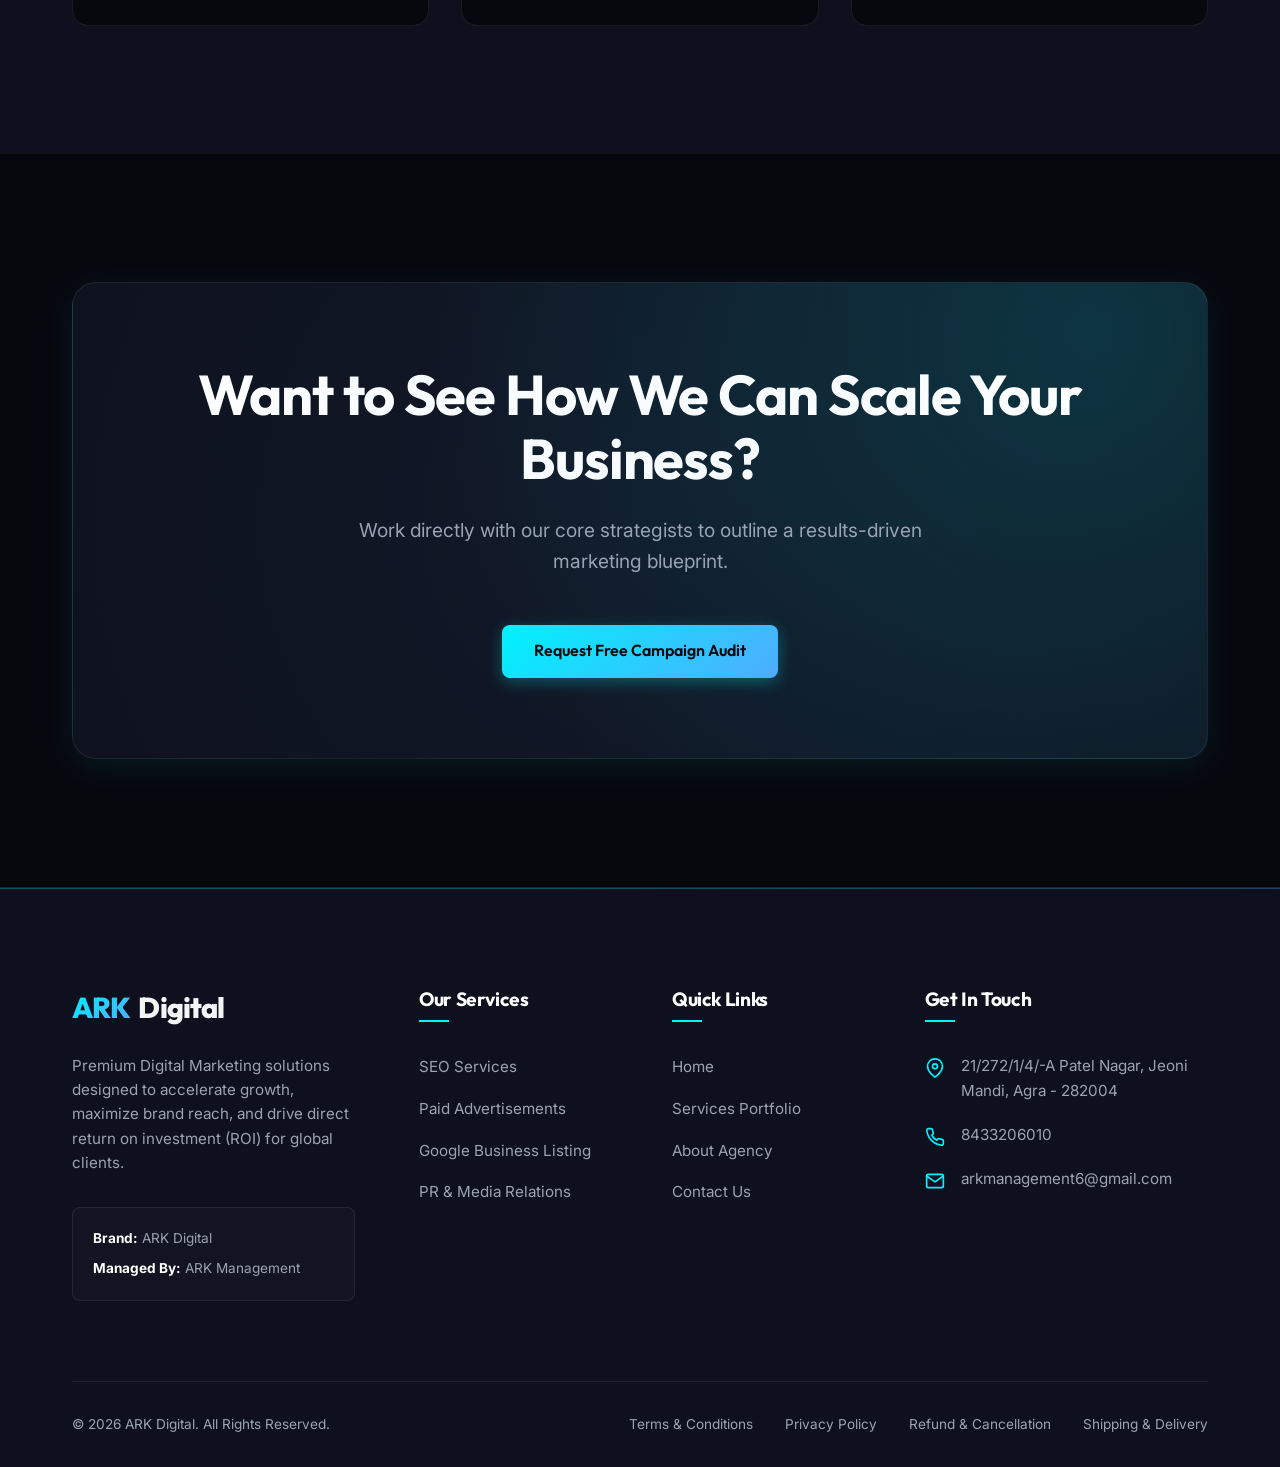
==== commit fbd45c3e: "Rebrand to ARK Digital, managed by ARK Management, and update all contact and merchant coordinates" ====
--- a/about.html
+++ b/about.html
@@ -3,8 +3,8 @@
 <head>
   <meta charset="UTF-8">
   <meta name="viewport" content="width=device-width, initial-scale=1.0">
-  <title>About Us | Ikko Digital Media</title>
-  <meta name="description" content="Learn about Ikko Digital Media, our mission, vision, and the values driving our digital marketing campaigns. Founded by Lucky Jat in Indore, MP.">
+  <title>About Us | ARK Digital</title>
+  <meta name="description" content="Learn about ARK Digital (managed by ARK Management), our mission, vision, and values driving our digital marketing campaigns based in Agra.">
   <link rel="stylesheet" href="css/styles.css">
 </head>
 <body>
@@ -13,7 +13,7 @@
   <header class="header">
     <div class="container navbar">
       <a href="index.html" class="logo">
-        <span>Ikko</span> Digital Media
+        <span>ARK</span> Digital
       </a>
       <button class="nav-toggle" aria-label="Toggle Navigation">
         <span></span>
@@ -35,7 +35,7 @@
     <div class="container">
       <div class="section-header reveal" style="margin-bottom: 0;">
         <span class="hero-tag">Who We Are</span>
-        <h2>Inside Ikko Digital Media</h2>
+        <h2>Inside ARK Digital</h2>
         <p>A performance-driven marketing collective engineering predictable sales pipelines and organic visibility for growing businesses.</p>
       </div>
     </div>
@@ -47,7 +47,7 @@
       <div class="reveal">
         <h3 style="font-size: 2.2rem; margin-bottom: 1.5rem; line-height: 1.25;">The Genesis of Our Agency</h3>
         <p style="color: var(--text-muted); margin-bottom: 1.5rem;">
-          Ikko Digital Media was founded by <strong>Lucky Jat</strong> with a singular, clear mandate: to eliminate the obscurity, vanity reports, and high markups associated with typical digital agencies. Based in Indore, Madhya Pradesh, we saw brands spending thousands on empty impressions without seeing any net increase in customer acquisition.
+          ARK Digital, managed by ARK Management, was founded with a singular, clear mandate: to eliminate the obscurity, vanity reports, and high markups associated with typical digital agencies. Based in Agra, Uttar Pradesh, we saw brands spending thousands on empty impressions without seeing any net increase in customer acquisition.
         </p>
         <p style="color: var(--text-muted); margin-bottom: 1.5rem;">
           We restructured the process by building data-centric marketing models. Every SEO campaign, search ads structure, local business optimization flow, and brand media outreach is aligned directly with our client's bottom-line revenue goals.
@@ -58,9 +58,9 @@
       </div>
       <div class="about-visual-box reveal" style="transition-delay: 0.2s;">
         <div class="large-num">2026</div>
-        <div class="num-label">Leading from Indore</div>
+        <div class="num-label">Leading from Agra</div>
         <p style="color: var(--text-muted); font-size: 0.95rem; margin-top: 1.5rem;">
-          Deploying world-class search dominance strategies from the cleanest city of India.
+          Deploying world-class search dominance strategies from our central operations in Uttar Pradesh.
         </p>
       </div>
     </div>
@@ -135,7 +135,7 @@
     <div class="container reveal">
       <div class="cta-banner">
         <h2>Want to See How We Can Scale Your Business?</h2>
-        <p>Work directly with founder Lucky Jat and our core strategists to outline a results-driven marketing blueprint.</p>
+        <p>Work directly with our core strategists to outline a results-driven marketing blueprint.</p>
         <a href="contact.html" class="btn btn-primary">Request Free Campaign Audit</a>
       </div>
     </div>
@@ -147,12 +147,12 @@
       <div class="footer-grid">
         <div class="footer-brand">
           <a href="index.html" class="logo" style="margin-bottom: 1.5rem; display: inline-flex;">
-            <span>Ikko</span> Digital Media
+            <span>ARK</span> Digital
           </a>
           <p>Premium Digital Marketing solutions designed to accelerate growth, maximize brand reach, and drive direct return on investment (ROI) for global clients.</p>
           <div class="footer-owner-info">
-            <p><strong>Owner:</strong> Lucky Jat</p>
-            <p><strong>Brand:</strong> Ikko Digital Media</p>
+            <p><strong>Brand:</strong> ARK Digital</p>
+            <p><strong>Managed By:</strong> ARK Management</p>
           </div>
         </div>
         <div class="footer-col">
@@ -176,23 +176,23 @@
         <div class="footer-col">
           <h4>Get In Touch</h4>
           <ul class="footer-contact-details">
-            <li>
+            <li style="align-items: flex-start;">
+              <svg width="20" height="20" viewBox="0 0 24 24" fill="none" stroke="currentColor" stroke-width="2" stroke-linecap="round" stroke-linejoin="round" style="margin-top: 0.2rem;"><path d="M21 10c0 7-9 13-9 13s-9-6-9-13a9 9 0 0 1 18 0z"></path><circle cx="12" cy="10" r="3"></circle></svg>
+              <span>21/272/1/4/-A Patel Nagar, Jeoni Mandi, Agra - 282004</span>
+            </li>
+            <li style="align-items: center;">
               <svg width="20" height="20" viewBox="0 0 24 24" fill="none" stroke="currentColor" stroke-width="2" stroke-linecap="round" stroke-linejoin="round"><path d="M22 16.92v3a2 2 0 0 1-2.18 2 19.79 19.79 0 0 1-8.63-3.07 19.5 19.5 0 0 1-6-6 19.79 19.79 0 0 1-3.07-8.67A2 2 0 0 1 4.11 2h3a2 2 0 0 1 2 1.72 12.84 12.84 0 0 0 .7 2.81 2 2 0 0 1-.45 2.11L8.09 9.91a16 16 0 0 0 6 6l1.27-1.27a2 2 0 0 1 2.11-.45 12.84 12.84 0 0 0 2.81.7A2 2 0 0 1 22 16.92z"></path></svg>
-              <span>+91 9109035073</span>
+              <a href="tel:8433206010">8433206010</a>
             </li>
-            <li>
+            <li style="align-items: center;">
               <svg width="20" height="20" viewBox="0 0 24 24" fill="none" stroke="currentColor" stroke-width="2" stroke-linecap="round" stroke-linejoin="round"><path d="M4 4h16c1.1 0 2 .9 2 2v12c0 1.1-.9 2-2 2H4c-1.1 0-2-.9-2-2V6c0-1.1.9-2 2-2z"></path><polyline points="22,6 12,13 2,6"></polyline></svg>
-              <span>info@ikkodigital.online</span>
-            </li>
-            <li>
-              <svg width="20" height="20" viewBox="0 0 24 24" fill="none" stroke="currentColor" stroke-width="2" stroke-linecap="round" stroke-linejoin="round"><path d="M21 10c0 7-9 13-9 13s-9-6-9-13a9 9 0 0 1 18 0z"></path><circle cx="12" cy="10" r="3"></circle></svg>
-              <span>204, Ram Nagar, Musakhedi, Indore, MP-452001</span>
+              <a href="mailto:arkmanagement6@gmail.com">arkmanagement6@gmail.com</a>
             </li>
           </ul>
         </div>
       </div>
       <div class="footer-bottom">
-        <p>&copy; 2026 Ikko Digital Media. All Rights Reserved.</p>
+        <p>&copy; 2026 ARK Digital. All Rights Reserved.</p>
         <div class="footer-policy-links">
           <a href="terms-and-conditions.html">Terms & Conditions</a>
           <a href="privacy-policy.html">Privacy Policy</a>
--- a/css/styles.css
+++ b/css/styles.css
@@ -1187,6 +1187,16 @@
   margin-top: 3px;
 }
 
+.footer-contact-details a {
+  color: var(--text-muted);
+  text-decoration: none;
+  transition: color 0.2s ease;
+}
+
+.footer-contact-details a:hover {
+  color: var(--color-primary);
+}
+
 .footer-bottom {
   border-top: 1px solid var(--border-light);
   padding-top: 2rem;
